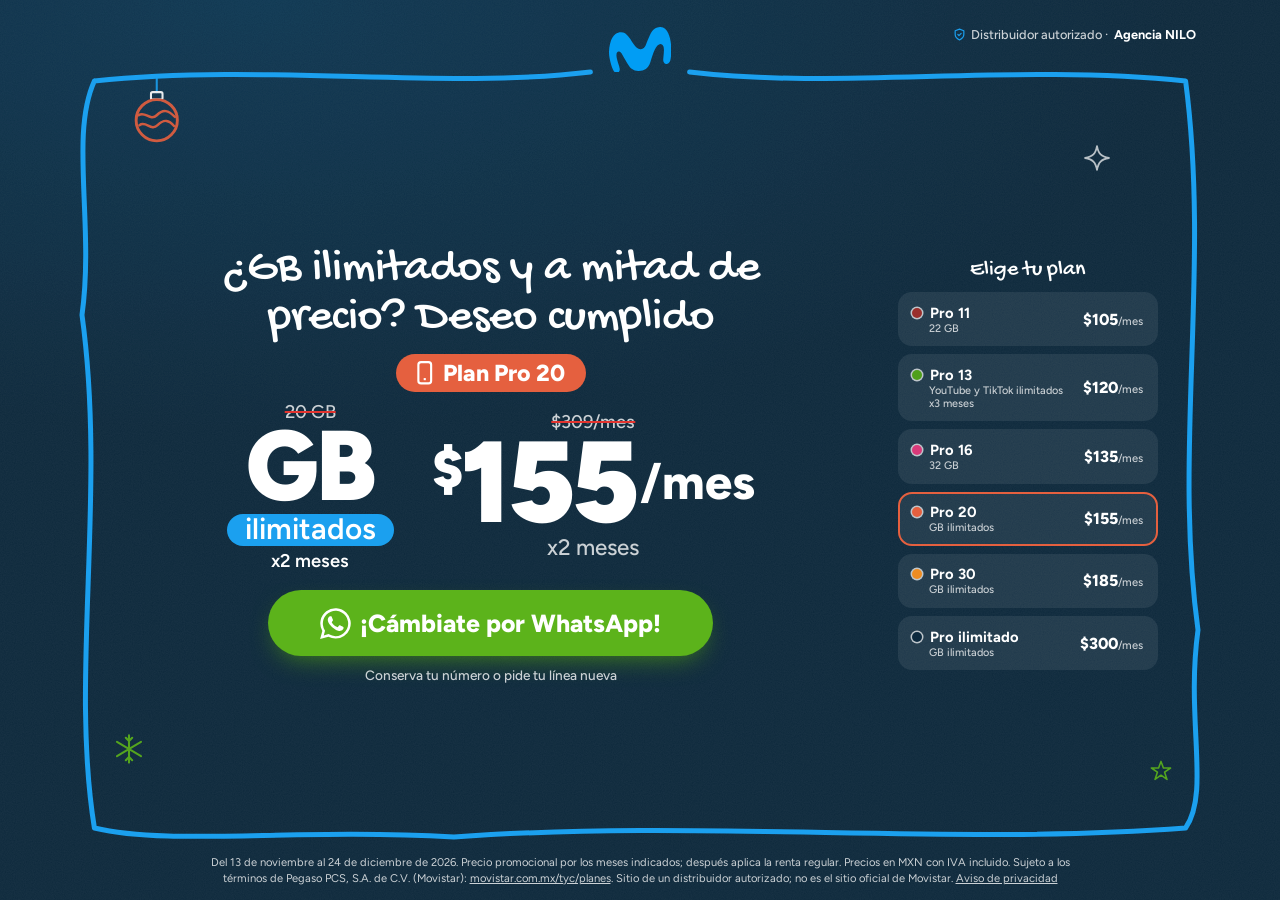
==== portabilidadmx/index.html @ 3a2d5901 "Agrega landing /portabilidadmx: campaña Navidad Pospago Movistar MX Landing de una sola pantalla (si" ====
<!DOCTYPE html>
<html lang="es-MX">
<head>
<meta charset="UTF-8">
<meta name="viewport" content="width=device-width, initial-scale=1, viewport-fit=cover">

<!-- Meta Pixel Code (registra PageView; el clic al WhatsApp lo marca app.js con 'Contact').
     Si cambias el ID, cámbialo también en el <noscript> del body y en assets/config.js. -->
<script>
!function(f,b,e,v,n,t,s)
{if(f.fbq)return;n=f.fbq=function(){n.callMethod?
n.callMethod.apply(n,arguments):n.queue.push(arguments)};
if(!f._fbq)f._fbq=n;n.push=n;n.loaded=!0;n.version='2.0';
n.queue=[];t=b.createElement(e);t.async=!0;
t.src=v;s=b.getElementsByTagName(e)[0];
s.parentNode.insertBefore(t,s)}(window, document,'script',
'https://connect.facebook.net/en_US/fbevents.js');
fbq('init', '1161631842870076');
fbq('track', 'PageView');
</script>
<!-- End Meta Pixel Code -->

<title>Cámbiate a Movistar | Planes Pro a mitad de precio — Distribuidor Autorizado</title>
<meta name="description" content="Navidad Movistar: Planes Pro a mitad de precio, GB ilimitados y YouTube Premium. Conserva tu número y contrata por chat con un distribuidor autorizado.">
<meta name="robots" content="index, follow">
<meta name="theme-color" content="#0f2a3d">
<link rel="canonical" href="https://somosnilo.com/portabilidadmx/">

<meta property="og:type" content="website">
<meta property="og:title" content="Cámbiate a Movistar — Planes Pro a mitad de precio">
<meta property="og:description" content="GB ilimitados desde $155/mes. Conserva tu número y contrata por chat.">
<meta property="og:url" content="https://somosnilo.com/portabilidadmx/">
<meta property="og:locale" content="es_MX">

<link rel="icon" href="assets/logo-M.svg" type="image/svg+xml">
<link rel="preconnect" href="https://fonts.googleapis.com">
<link rel="preconnect" href="https://fonts.gstatic.com" crossorigin>
<link rel="dns-prefetch" href="https://api.whatsapp.com">
<link href="https://fonts.googleapis.com/css2?family=Figtree:wght@400;500;700;800;900&family=Gochi+Hand&display=swap" rel="stylesheet">
<link rel="stylesheet" href="assets/campaign.css?v=5">

<!-- Google Ads / GA4: descomenta y pon tus IDs reales
<script async src="https://www.googletagmanager.com/gtag/js?id=AW-XXXXXXXXXX"></script>
<script>
  window.dataLayer = window.dataLayer || [];
  function gtag(){ dataLayer.push(arguments); }
  gtag('js', new Date());
  gtag('config','AW-XXXXXXXXXX'); gtag('config','G-XXXXXXXXXX');
</script>
-->
</head>
<body data-tema="dark">
<noscript><img height="1" width="1" style="display:none" alt=""
  src="https://www.facebook.com/tr?id=1161631842870076&amp;ev=PageView&amp;noscript=1"></noscript>

<div class="stage">
  <!-- Marco de listón azul de la campaña -->
  <svg class="frame" viewBox="0 0 100 100" preserveAspectRatio="none" aria-hidden="true">
    <path d="M6 9 C 20 7, 34 10, 46 8 M54 8 C 66 10, 80 7, 94 9 C 96 30, 93 50, 95 70 C 94 80, 96 88, 94 92 C 75 94, 55 91, 35 93 C 22 92, 12 94, 6 92 C 4 75, 7 55, 5 35 C 6 25, 4 15, 6 9"/>
  </svg>

  <!-- Toque navideño: nieve suave + garabatos al estilo de la campaña (decorativo) -->
  <div class="xmas" aria-hidden="true">
    <div class="snow">
      <i style="--x:4%;--d:11s;--t:-2s;--s:5px"></i><i style="--x:11%;--d:14s;--t:-9s;--s:3px"></i>
      <i style="--x:19%;--d:12s;--t:-5s;--s:4px"></i><i style="--x:27%;--d:16s;--t:-12s;--s:3px"></i>
      <i style="--x:34%;--d:13s;--t:-1s;--s:5px"></i><i style="--x:42%;--d:15s;--t:-7s;--s:3px"></i>
      <i style="--x:51%;--d:12s;--t:-10s;--s:4px"></i><i style="--x:58%;--d:17s;--t:-4s;--s:3px"></i>
      <i style="--x:66%;--d:13s;--t:-8s;--s:5px"></i><i style="--x:73%;--d:15s;--t:-3s;--s:3px"></i>
      <i style="--x:81%;--d:11s;--t:-6s;--s:4px"></i><i style="--x:88%;--d:16s;--t:-11s;--s:3px"></i>
      <i style="--x:95%;--d:14s;--t:-2s;--s:5px"></i>
    </div>

    <!-- Esfera colgando del listón -->
    <svg class="doodle doodle--ball" viewBox="0 0 60 90" fill="none" stroke-linecap="round" stroke-linejoin="round">
      <path d="M30 2 V22" stroke="var(--ribbon)" stroke-width="2.5"/>
      <rect x="23" y="22" width="14" height="9" rx="2" stroke="currentColor" stroke-width="2.5"/>
      <circle cx="30" cy="56" r="25" stroke="var(--plan)" stroke-width="3.5"/>
      <path d="M8 50 C 16 44, 22 58, 30 50 S 44 44, 52 52" stroke="var(--plan)" stroke-width="3"/>
      <path d="M9 62 C 17 56, 23 70, 31 62 S 45 56, 51 63" stroke="var(--plan)" stroke-width="3"/>
    </svg>

    <!-- Destello -->
    <svg class="doodle doodle--spark" viewBox="0 0 40 40" fill="none" stroke="currentColor" stroke-width="2.6" stroke-linejoin="round">
      <path d="M20 3 C 22 14, 26 18, 37 20 C 26 22, 22 26, 20 37 C 18 26, 14 22, 3 20 C 14 18, 18 14, 20 3 Z"/>
    </svg>

    <!-- Copo garabateado -->
    <svg class="doodle doodle--flake" viewBox="0 0 40 40" fill="none" stroke="var(--cta)" stroke-width="2.6" stroke-linecap="round">
      <path d="M20 3 V37 M5 11 L35 29 M5 29 L35 11"/>
      <path d="M16 6 L20 10 L24 6 M16 34 L20 30 L24 34"/>
    </svg>

    <!-- Estrella pequeña -->
    <svg class="doodle doodle--star" viewBox="0 0 40 40" fill="none" stroke="var(--cta)" stroke-width="2.6" stroke-linejoin="round">
      <path d="M20 4 L24 15 L36 15 L26 22 L30 34 L20 27 L10 34 L14 22 L4 15 L16 15 Z"/>
    </svg>
  </div>

  <header class="top">
    <img class="top__m" src="assets/logo-M.svg" alt="Movistar" width="52" height="38">
    <p class="top__dist">
      <svg viewBox="0 0 24 24" width="13" height="13" fill="none" stroke="currentColor" stroke-width="2.2" stroke-linecap="round" stroke-linejoin="round" aria-hidden="true"><path d="M12 22s8-4 8-10V5l-8-3-8 3v7c0 6 8 10 8 10z"/><path d="m9 12 2 2 4-4"/></svg>
      Distribuidor autorizado · <b data-cfg="companyName">Agencia NILO</b>
    </p>
  </header>

  <main class="main">
    <section class="offer" id="offer" aria-live="polite">
      <p class="offer__deseo" data-f="deseo">¿GB ilimitados y a mitad de precio? Deseo cumplido</p>
      <span class="offer__pill" data-f="pill">
        <svg viewBox="0 0 24 24" fill="none" stroke="currentColor" stroke-width="2" aria-hidden="true"><rect x="6" y="2" width="12" height="20" rx="2.5"/><path d="M11 18h2"/></svg>
        <span data-f="nombre">Plan Pro 20</span>
      </span>

      <div class="offer__nums">
        <div class="gb" data-f="gb">
          <s class="was" data-f="gbAntes">20 GB</s>
          <p class="gb__val" data-f="gbValor"><span>GB</span><em>ilimitados</em></p>
          <span class="gb__meses" data-f="gbMeses">x2 meses</span>
        </div>
        <div class="price">
          <s class="was" data-f="antes">$309/mes</s>
          <p class="price__big"><span class="price__cur">$</span><span data-f="precio">155</span><span class="price__per">/mes</span></p>
          <span class="price__meses" data-f="meses">x2 meses</span>
        </div>
      </div>

      <ul class="offer__extras" data-f="extras"></ul>

      <!-- href real para que funcione aunque JS falle y en navegadores in-app (Instagram/Facebook).
           app.js le agrega el mensaje con el plan elegido. -->
      <a class="cta" href="https://api.whatsapp.com/send?phone=528135472022" target="_blank" rel="noopener" data-open-chat data-cta="main">
        <svg viewBox="0 0 24 24" fill="currentColor" aria-hidden="true"><path d="M17.5 14.4c-.3-.1-1.8-.9-2-1s-.5-.1-.7.1-.8 1-.9 1.2-.3.2-.6.1a8.2 8.2 0 0 1-2.4-1.5 9 9 0 0 1-1.7-2.1c-.2-.3 0-.5.1-.6l.4-.5.3-.5a.6.6 0 0 0 0-.5l-.9-2.2c-.2-.6-.5-.5-.7-.5h-.6a1.1 1.1 0 0 0-.8.4 3.4 3.4 0 0 0-1 2.5 5.9 5.9 0 0 0 1.2 3.1 13.5 13.5 0 0 0 5.2 4.6c1.9.8 2.7.9 3.6.7a3.1 3.1 0 0 0 2-1.4 2.5 2.5 0 0 0 .2-1.4c-.1-.1-.3-.2-.6-.3zM12 21.8a9.8 9.8 0 0 1-5-1.4l-.4-.2-3.7 1 1-3.6-.2-.4A9.8 9.8 0 1 1 12 21.8zm8.4-18.2A11.8 11.8 0 0 0 1.8 17.8L.1 24l6.4-1.7a11.8 11.8 0 0 0 5.6 1.4A11.8 11.8 0 0 0 20.4 3.6z"/></svg>
        <span>¡Cámbiate por WhatsApp!</span>
      </a>
      <p class="offer__micro">Conserva tu número o pide tu línea nueva</p>
    </section>

    <nav class="picker" aria-label="Elige tu plan">
      <p class="picker__t">Elige tu plan</p>
      <div class="picker__list" id="picker" role="tablist"></div>
    </nav>
  </main>

  <footer class="legal">
    <p><span data-f="legal">Del 13 de noviembre al 24 de diciembre de 2026.</span>
      Precio promocional por los meses indicados; después aplica la renta regular. Precios en MXN con IVA incluido. Sujeto a los términos de Pegaso PCS, S.A. de C.V. (Movistar):
      <a href="https://www.movistar.com.mx/tyc/planes" target="_blank" rel="noopener">movistar.com.mx/tyc/planes</a>.
      Sitio de un distribuidor autorizado; no es el sitio oficial de Movistar.
      <a href="aviso-privacidad.html">Aviso de privacidad</a>
    </p>
  </footer>
</div>

<script src="assets/config.js?v=6"></script>
<script src="assets/app.js?v=6"></script>
</body>
</html>
---- portabilidadmx/assets/campaign.css ----
/* ============================================================
   Landing Movistar MX — Campaña Navidad Pospago 2026
   Una sola pantalla (sin scroll) optimizada para click-to-chat.
   Paleta tomada de las piezas de la campaña.
   ============================================================ */
:root{
  --paper:#ece6dd;
  --paper-2:#e2dbcf;
  --night:#0f2a3d;
  --night-2:#0a1f2e;
  --ink:#0d2a3f;          /* "azul secundario" de la oferta */
  --ribbon:#1ba0ef;       /* listón / M de Movistar */
  --cta:#5cb31b;
  --cta-700:#4a9613;
  --strike:#e3342f;
  --plan:#e5603f;         /* lo pisa app.js con el color del plan */

  --fg:var(--ink);
  --fg-soft:#3d5466;
  --bg:var(--paper);

  --hand:'Gochi Hand', 'Comic Sans MS', cursive;
  --font:'Telefonica', 'Figtree', -apple-system, 'Segoe UI', Helvetica, Arial, sans-serif;
}
body[data-tema="dark"]{
  --fg:#ffffff;
  --fg-soft:rgba(255,255,255,.78);
  --bg:var(--night);
}

*,*::before,*::after{ box-sizing:border-box; }
[hidden]{ display:none !important; }
html,body{ height:100%; margin:0; }
body{
  font-family:var(--font); color:var(--fg); background:var(--bg);
  -webkit-font-smoothing:antialiased; overflow:hidden;
  transition:background-color .35s, color .35s;
}
/* Textura de papel (ligera, sin imágenes) */
body::before{
  content:''; position:fixed; inset:0; pointer-events:none; opacity:.55;
  background:
    radial-gradient(120% 80% at 20% 10%, rgba(255,255,255,.35), transparent 60%),
    radial-gradient(90% 70% at 90% 100%, rgba(0,0,0,.06), transparent 60%),
    url("data:image/svg+xml,%3Csvg xmlns='http://www.w3.org/2000/svg' width='180' height='180'%3E%3Cfilter id='n'%3E%3CfeTurbulence type='fractalNoise' baseFrequency='.9' numOctaves='2' stitchTiles='stitch'/%3E%3CfeColorMatrix values='0 0 0 0 0 0 0 0 0 0 0 0 0 0 0 0 0 0 .09 0'/%3E%3C/filter%3E%3Crect width='100%25' height='100%25' filter='url(%23n)'/%3E%3C/svg%3E");
}
body[data-tema="dark"]::before{ opacity:.9; background:
    radial-gradient(120% 80% at 20% 0%, rgba(27,160,239,.14), transparent 60%),
    url("data:image/svg+xml,%3Csvg xmlns='http://www.w3.org/2000/svg' width='180' height='180'%3E%3Cfilter id='n'%3E%3CfeTurbulence type='fractalNoise' baseFrequency='.9' numOctaves='2' stitchTiles='stitch'/%3E%3CfeColorMatrix values='0 0 0 0 1 0 0 0 0 1 0 0 0 0 1 0 0 0 .05 0'/%3E%3C/filter%3E%3Crect width='100%25' height='100%25' filter='url(%23n)'/%3E%3C/svg%3E"); }

/* ── Escenario: exactamente una pantalla ── */
.stage{
  position:relative; height:100vh; height:100dvh;
  display:grid; grid-template-rows:auto 1fr auto;
  padding:clamp(14px,3vh,34px) clamp(18px,5vw,64px) calc(clamp(8px,1.6vh,16px) + env(safe-area-inset-bottom));
  max-width:1240px; margin-inline:auto;
}
.frame{
  position:absolute; inset:0; width:100%; height:100%; pointer-events:none; z-index:0;
}
.frame path{
  fill:none; stroke:var(--ribbon); stroke-width:5; stroke-linecap:round; stroke-linejoin:round;
  vector-effect:non-scaling-stroke;
}
.stage > *:not(.frame){ position:relative; z-index:1; }

/* ── Cabecera ── */
.top{ position:relative; display:flex; justify-content:center; }
.top__m{ height:clamp(26px,5vh,46px); width:auto; }
/* Sello de distribuidor: arriba a la derecha, fuera del eje del logo */
.top__dist{
  position:absolute; top:0; right:0; margin:0;
  display:inline-flex; align-items:center; gap:.35rem; text-align:right;
  font-size:clamp(.68rem,1.5vh,.8rem); color:var(--fg-soft); font-weight:500; line-height:1.2;
}
.top__dist svg{ color:var(--ribbon); }
.top__dist b{ font-weight:700; color:var(--fg); }

/* ── Cuerpo ── */
.main{
  min-height:0; display:grid; grid-template-columns:minmax(0,1fr) 260px;
  gap:clamp(1rem,3vw,2.6rem); align-items:center;
  padding-inline:clamp(0px,3vw,40px);
}

.offer{
  min-height:0; display:flex; flex-direction:column; align-items:center; text-align:center;
  gap:clamp(.25rem,1.2vh,.8rem);
}
.offer__deseo{
  margin:0; font-family:var(--hand); font-weight:400; line-height:1.05;
  font-size:clamp(1.5rem,min(5.2vh,4.4vw),3.1rem); max-width:22ch;
}
.offer__pill{
  display:inline-flex; align-items:center; gap:.35rem;
  background:var(--plan); color:#fff; font-weight:800;
  font-size:clamp(.95rem,2.6vh,1.45rem); padding:.22em .9em .22em .7em; border-radius:999px;
  transition:background-color .3s;
}
.offer__pill svg{ width:1.1em; height:1.1em; }

.offer__nums{
  display:flex; align-items:center; justify-content:center; flex-wrap:nowrap;
  gap:clamp(.8rem,3vw,2.4rem);
}
.was{
  display:block; font-size:clamp(.85rem,2.2vh,1.15rem); color:var(--fg-soft); font-weight:500;
  text-decoration-color:var(--strike); text-decoration-thickness:2px;
}
.gb{ display:flex; flex-direction:column; align-items:center; line-height:1; }
.gb__val{ margin:0; white-space:nowrap; font-weight:900; font-size:clamp(2.8rem,min(11vh,9vw),6.2rem); line-height:.9; letter-spacing:-.02em; }
.gb__val em{
  display:block; font-style:normal; font-weight:600; letter-spacing:0;
  font-size:.3em; background:var(--ribbon); color:#fff; border-radius:999px;
  padding:.08em .6em .12em; margin-top:.12em;
}
.gb__val .num{ display:inline; }
.gb__meses{
  margin-top:.3em; font-size:clamp(.85rem,2.2vh,1.15rem); font-weight:600;
}
body[data-tema="light"] .gb__meses{ background:var(--cta); color:#fff; border-radius:999px; padding:.05em .8em; }

.price{ display:flex; flex-direction:column; align-items:center; line-height:1; }
.price__big{
  margin:0; display:flex; align-items:flex-start; font-weight:900; color:var(--fg);
  font-size:clamp(3rem,min(13vh,10vw),7.2rem); line-height:.88; letter-spacing:-.03em;
}
.price__cur{ font-size:.5em; margin-top:.22em; margin-right:.03em; }
.price__per{ font-size:.42em; align-self:center; margin-left:.06em; letter-spacing:0; font-weight:800; }
.price__meses{ margin-top:.2em; font-size:clamp(.95rem,2.6vh,1.4rem); font-weight:500; color:var(--fg-soft); }

.offer__extras{
  list-style:none; margin:0; padding:0; display:flex; flex-wrap:wrap; justify-content:center;
  gap:.35rem .5rem; max-width:620px;
}
.offer__extras:empty{ display:none; }
.offer__extras li{
  font-size:clamp(.78rem,1.9vh,.95rem); font-weight:600;
  padding:.28em .8em; border-radius:999px;
  background:rgba(13,42,63,.08); color:var(--fg);
}
body[data-tema="dark"] .offer__extras li{ background:rgba(255,255,255,.12); }
.offer__extras li.is-esim{ background:var(--ribbon); color:#fff; }

/* ── CTA ── */
.cta{
  margin-top:clamp(.2rem,1vh,.6rem);
  display:inline-flex; align-items:center; justify-content:center; gap:.55rem;
  font:inherit; font-weight:800; font-size:clamp(1.1rem,3vh,1.55rem);
  color:#fff; background:var(--cta); border:0; border-radius:999px; cursor:pointer; text-decoration:none;
  padding:.7em 2.1em; min-width:min(100%,360px);
  box-shadow:0 10px 26px -10px rgba(76,150,19,.9);
  transition:background-color .18s, transform .12s;
  animation:nudge 3.2s ease-in-out 1.5s infinite;
}
.cta svg{ width:1.25em; height:1.25em; flex:none; }
.cta:hover{ background:var(--cta-700); }
.cta:active{ transform:scale(.97); }
.cta:focus-visible{ outline:3px solid var(--ribbon); outline-offset:3px; }
@keyframes nudge{ 0%,86%,100%{ transform:none; } 90%{ transform:scale(1.05); } 94%{ transform:scale(.98); } }
.offer__micro{ margin:0; font-size:clamp(.7rem,1.7vh,.85rem); color:var(--fg-soft); font-weight:500; }

/* ── Selector de plan ── */
.picker{ min-height:0; display:flex; flex-direction:column; gap:.45rem; }
.picker__t{ margin:0 0 .1rem; font-family:var(--hand); font-size:1.35rem; text-align:center; }
.picker__list{ display:flex; flex-direction:column; gap:clamp(.3rem,1vh,.5rem); }
.pk{
  --c:#999;
  display:flex; align-items:center; justify-content:space-between; gap:.6rem;
  font:inherit; text-align:left; cursor:pointer;
  border:2px solid transparent; border-radius:14px;
  background:rgba(255,255,255,.55); color:var(--ink);
  padding:clamp(.35rem,1.1vh,.6rem) .8rem;
  transition:border-color .18s, background-color .18s, transform .12s;
}
body[data-tema="dark"] .pk{ background:rgba(255,255,255,.08); color:#fff; }
.pk:hover{ border-color:var(--c); }
.pk[aria-selected="true"]{ border-color:var(--c); background:#fff; color:var(--ink); }
.pk__name{ display:flex; align-items:center; gap:.45rem; font-weight:700; font-size:.92rem; }
.pk__dot{ width:10px; height:10px; border-radius:50%; background:var(--c); flex:none; box-shadow:0 0 0 1.5px rgba(255,255,255,.7); }
.pk__price{ font-weight:800; font-size:1rem; white-space:nowrap; }
.pk__price small{ font-weight:500; font-size:.7em; opacity:.75; }
.pk__tag{ display:block; font-size:.68rem; font-weight:500; opacity:.75; margin-left:1.05rem; }

/* ── Legal ── */
.legal p{
  margin:0 auto; max-width:900px; text-align:center;
  font-size:clamp(.58rem,1.3vh,.7rem); line-height:1.35; color:var(--fg-soft);
}
.legal a{ color:inherit; }

/* ════════ Toque navideño (decorativo, detrás del contenido) ════════ */
.stage > .xmas{ position:absolute; inset:0; z-index:0; pointer-events:none; overflow:hidden; }
.snow i{
  position:absolute; top:-12px; left:var(--x); width:var(--s); height:var(--s); border-radius:50%;
  background:rgba(27,160,239,.30);
  animation:fall var(--d) linear var(--t) infinite;
}
body[data-tema="dark"] .snow i{ background:rgba(255,255,255,.55); }
@keyframes fall{
  0%  { transform:translate3d(0,0,0); }
  50% { transform:translate3d(14px,52vh,0); }
  100%{ transform:translate3d(-6px,104vh,0); }
}
.doodle{ position:absolute; color:var(--fg); opacity:.9; }
.doodle--ball { width:clamp(34px,5.5vh,50px); left:9%;  top:calc(8% + 2px); transform-origin:50% 0; animation:swing 4.5s ease-in-out infinite; }
.doodle--spark{ width:clamp(18px,3.4vh,28px); right:12%; top:16%; color:var(--fg-soft); animation:twinkle 3s ease-in-out infinite; }
.doodle--flake{ width:clamp(20px,3.8vh,32px); left:7.5%; bottom:15%; animation:spin-slow 14s linear infinite; }
.doodle--star { width:clamp(16px,3vh,24px);  right:7%; bottom:13%; animation:twinkle 3.6s ease-in-out .8s infinite; }
@keyframes swing{ 0%,100%{ transform:rotate(-5deg); } 50%{ transform:rotate(5deg); } }
@keyframes twinkle{ 0%,100%{ transform:scale(1); opacity:.9; } 50%{ transform:scale(.8); opacity:.5; } }
@keyframes spin-slow{ to{ transform:rotate(360deg); } }

@media (max-width:820px){
  .doodle{ opacity:.55; }
  .doodle--ball { display:none; }  /* en móvil chocaba con los beneficios */
  .doodle--spark{ right:auto; left:7%; top:auto; bottom:44%; width:18px; }
  .doodle--flake{ left:6%; bottom:20%; width:20px; }
  .doodle--star { right:6%; bottom:20%; width:16px; }
  .snow i:nth-child(even){ display:none; }
}
@media (prefers-reduced-motion:reduce){ .snow{ display:none; } }

/* ════════ Móvil / pantallas estrechas ════════ */
@media (max-width:820px){
  .stage{ padding-inline:16px; }
  .main{
    grid-template-columns:1fr; grid-template-rows:auto minmax(0,1fr);
    align-items:stretch; gap:clamp(.4rem,1.4vh,.9rem); padding-inline:4px;
  }
  .picker{ order:-1; }
  .picker__t{ display:none; }
  /* Fila horizontal deslizable: el scroll es del selector, no de la página */
  .picker__list{
    flex-direction:row; overflow-x:auto; scroll-snap-type:x mandatory;
    gap:.4rem; padding:.15rem .1rem .35rem; margin-inline:-4px;
    scrollbar-width:none;
  }
  .picker__list::-webkit-scrollbar{ display:none; }
  .pk{ flex:none; scroll-snap-align:start; flex-direction:column; align-items:flex-start; gap:.05rem; padding:.35rem .7rem; border-radius:12px; }
  .pk__name{ font-size:.8rem; }
  .pk__price{ font-size:.85rem; margin-left:1.05rem; }
  .pk__tag{ display:none; }

  .stage{ grid-template-columns:minmax(0,1fr); }
  /* En móvil el logo queda a la izquierda y el sello a la derecha, en la misma fila */
  .top{ justify-content:flex-start; align-items:center; min-height:clamp(26px,5vh,40px); }
  .top__dist{ top:50%; transform:translateY(-50%); font-size:.66rem; max-width:62%; flex-wrap:wrap; justify-content:flex-end; column-gap:.3rem; row-gap:0; }
  .main{ grid-template-columns:minmax(0,1fr); }
  .picker, .offer{ min-width:0; }
  .offer{ justify-content:center; }
  .offer__deseo{ font-size:clamp(1.35rem,min(4.4vh,6.6vw),2.2rem); }
  .offer__nums{ gap:.9rem; }
  .gb__val{ font-size:clamp(2rem,min(8.5vh,13vw),4.2rem); }
  .price__big{ font-size:clamp(2.6rem,min(10vh,17vw),5rem); }
  .cta{ width:100%; min-width:0; white-space:nowrap; padding-inline:1em; font-size:clamp(1.05rem,5.2vw,1.4rem); }
}
/* Pantallas muy bajas (iPhone SE, navegadores in-app con barras) */
@media (max-height:640px){
  .offer__micro{ display:none; }
}

@media (prefers-reduced-motion:reduce){
  *,*::before,*::after{ animation:none !important; transition:none !important; }
}
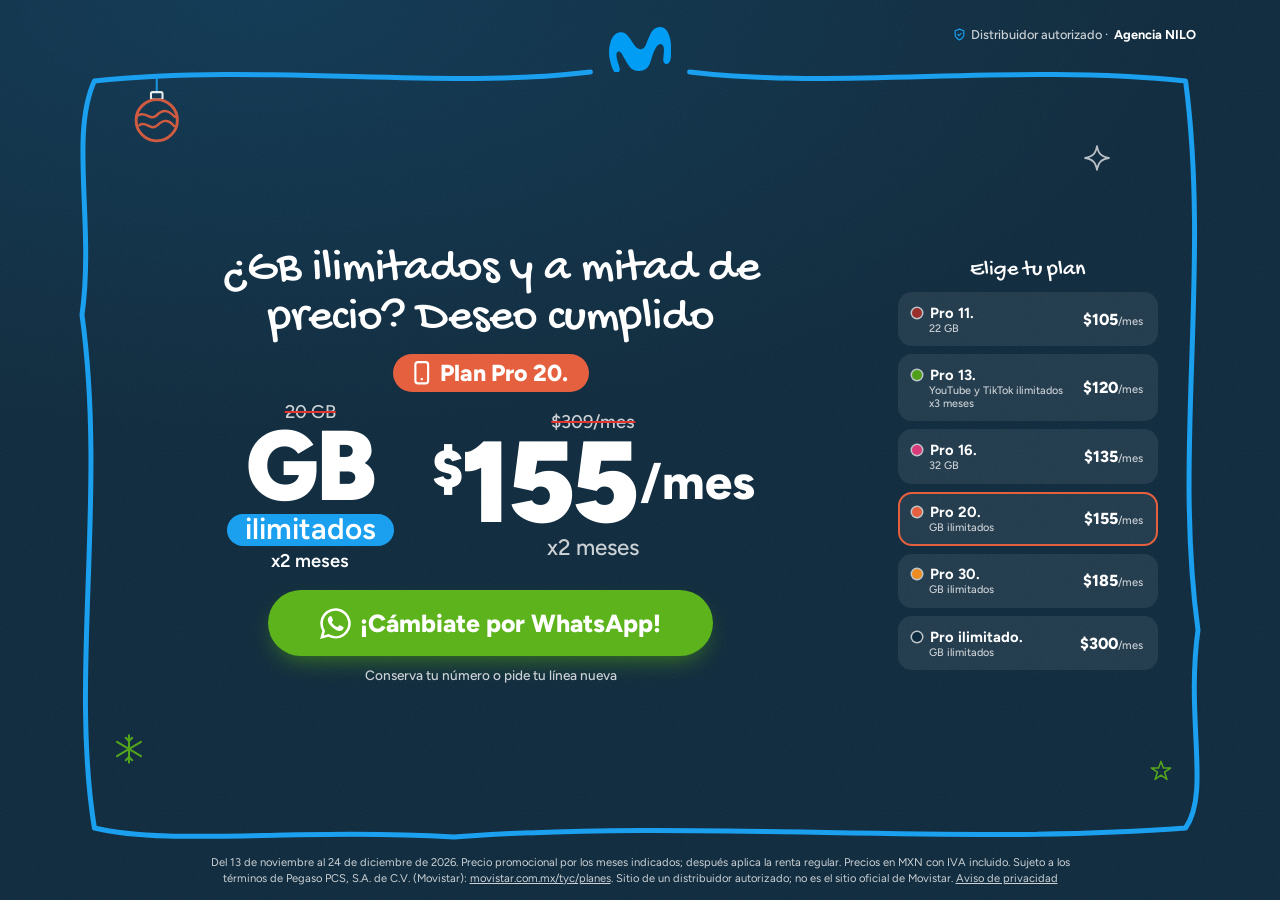
==== commit abce8476: "portabilidadmx: punto final en nombres de planes Co-Authored-By: Claude Opus 5.5 <noreply@anthropic." ====
--- a/portabilidadmx/index.html
+++ b/portabilidadmx/index.html
@@ -110,7 +110,7 @@
       <p class="offer__deseo" data-f="deseo">¿GB ilimitados y a mitad de precio? Deseo cumplido</p>
       <span class="offer__pill" data-f="pill">
         <svg viewBox="0 0 24 24" fill="none" stroke="currentColor" stroke-width="2" aria-hidden="true"><rect x="6" y="2" width="12" height="20" rx="2.5"/><path d="M11 18h2"/></svg>
-        <span data-f="nombre">Plan Pro 20</span>
+        <span data-f="nombre">Plan Pro 20.</span>
       </span>
 
       <div class="offer__nums">
@@ -128,9 +128,12 @@
 
       <ul class="offer__extras" data-f="extras"></ul>
 
-      <!-- href real para que funcione aunque JS falle y en navegadores in-app (Instagram/Facebook).
-           app.js le agrega el mensaje con el plan elegido. -->
-      <a class="cta" href="https://api.whatsapp.com/send?phone=528135472022" target="_blank" rel="noopener" data-open-chat data-cta="main">
+      <!-- Conversión de Meta: el onclick dispara 'Contact' (evento que optimiza la campaña).
+           Si agregas otro botón de WhatsApp, debe llevar el mismo onclick.
+           href real para que funcione aunque JS falle y en navegadores in-app (Instagram/Facebook);
+           app.js le agrega el mensaje con el plan elegido y envía además 'ClickWhatsApp' con el plan. -->
+      <a class="cta" href="https://api.whatsapp.com/send?phone=528135472022" target="_blank" rel="noopener"
+         onclick="fbq('track','Contact');" data-open-chat data-cta="main">
         <svg viewBox="0 0 24 24" fill="currentColor" aria-hidden="true"><path d="M17.5 14.4c-.3-.1-1.8-.9-2-1s-.5-.1-.7.1-.8 1-.9 1.2-.3.2-.6.1a8.2 8.2 0 0 1-2.4-1.5 9 9 0 0 1-1.7-2.1c-.2-.3 0-.5.1-.6l.4-.5.3-.5a.6.6 0 0 0 0-.5l-.9-2.2c-.2-.6-.5-.5-.7-.5h-.6a1.1 1.1 0 0 0-.8.4 3.4 3.4 0 0 0-1 2.5 5.9 5.9 0 0 0 1.2 3.1 13.5 13.5 0 0 0 5.2 4.6c1.9.8 2.7.9 3.6.7a3.1 3.1 0 0 0 2-1.4 2.5 2.5 0 0 0 .2-1.4c-.1-.1-.3-.2-.6-.3zM12 21.8a9.8 9.8 0 0 1-5-1.4l-.4-.2-3.7 1 1-3.6-.2-.4A9.8 9.8 0 1 1 12 21.8zm8.4-18.2A11.8 11.8 0 0 0 1.8 17.8L.1 24l6.4-1.7a11.8 11.8 0 0 0 5.6 1.4A11.8 11.8 0 0 0 20.4 3.6z"/></svg>
         <span>¡Cámbiate por WhatsApp!</span>
       </a>
@@ -154,6 +157,6 @@
 </div>
 
 <script src="assets/config.js?v=6"></script>
-<script src="assets/app.js?v=6"></script>
+<script src="assets/app.js?v=7"></script>
 </body>
 </html>
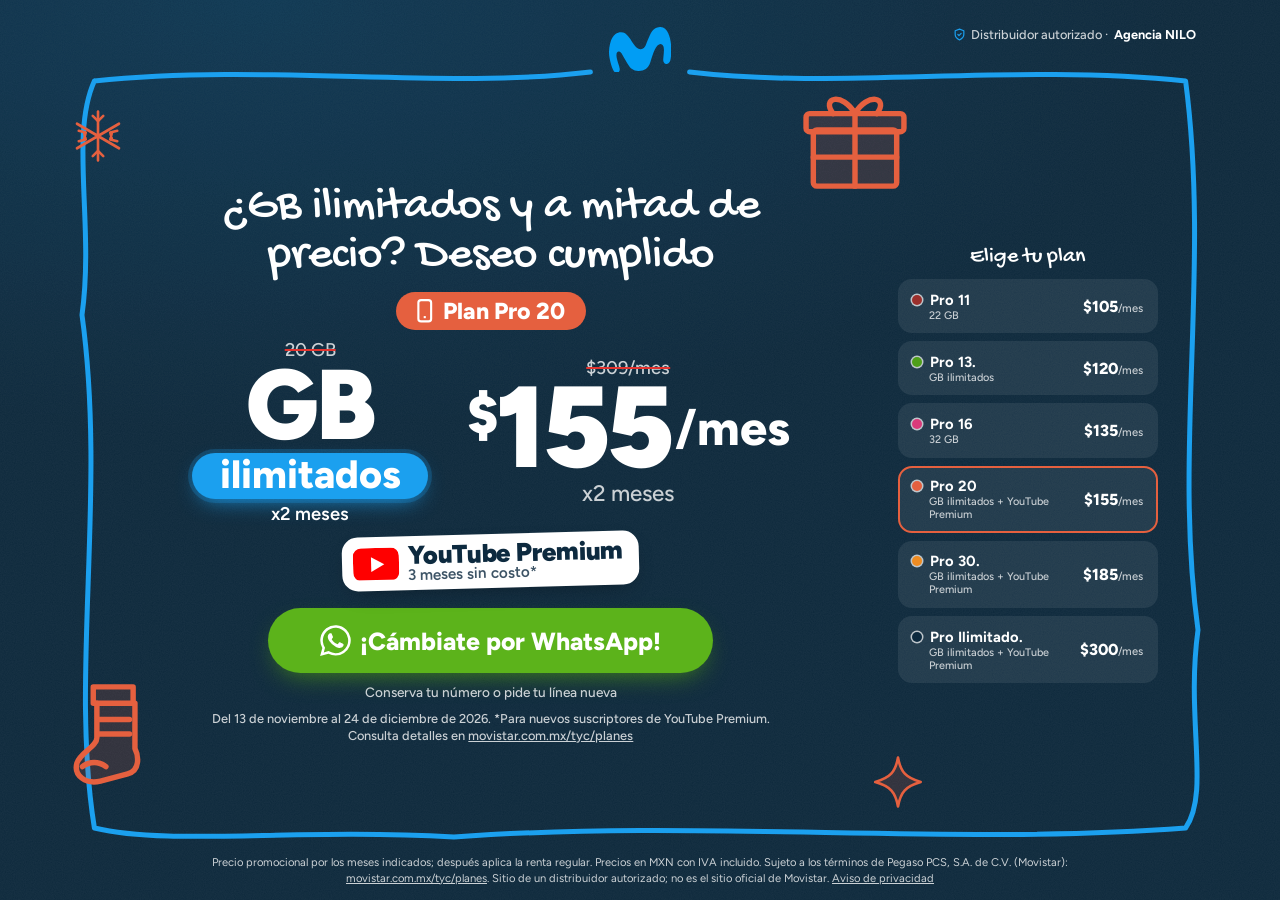
==== commit 4e43e8b9: "portabilidadmx: ajustes del cliente a la campaña Navidad Pospago - Nombres de planes tal cual los in" ====
--- a/portabilidadmx/index.html
+++ b/portabilidadmx/index.html
@@ -37,7 +37,7 @@
 <link rel="preconnect" href="https://fonts.gstatic.com" crossorigin>
 <link rel="dns-prefetch" href="https://api.whatsapp.com">
 <link href="https://fonts.googleapis.com/css2?family=Figtree:wght@400;500;700;800;900&family=Gochi+Hand&display=swap" rel="stylesheet">
-<link rel="stylesheet" href="assets/campaign.css?v=5">
+<link rel="stylesheet" href="assets/campaign.css?v=6">
 
 <!-- Google Ads / GA4: descomenta y pon tus IDs reales
 <script async src="https://www.googletagmanager.com/gtag/js?id=AW-XXXXXXXXXX"></script>
@@ -71,30 +71,8 @@
       <i style="--x:95%;--d:14s;--t:-2s;--s:5px"></i>
     </div>
 
-    <!-- Esfera colgando del listón -->
-    <svg class="doodle doodle--ball" viewBox="0 0 60 90" fill="none" stroke-linecap="round" stroke-linejoin="round">
-      <path d="M30 2 V22" stroke="var(--ribbon)" stroke-width="2.5"/>
-      <rect x="23" y="22" width="14" height="9" rx="2" stroke="currentColor" stroke-width="2.5"/>
-      <circle cx="30" cy="56" r="25" stroke="var(--plan)" stroke-width="3.5"/>
-      <path d="M8 50 C 16 44, 22 58, 30 50 S 44 44, 52 52" stroke="var(--plan)" stroke-width="3"/>
-      <path d="M9 62 C 17 56, 23 70, 31 62 S 45 56, 51 63" stroke="var(--plan)" stroke-width="3"/>
-    </svg>
-
-    <!-- Destello -->
-    <svg class="doodle doodle--spark" viewBox="0 0 40 40" fill="none" stroke="currentColor" stroke-width="2.6" stroke-linejoin="round">
-      <path d="M20 3 C 22 14, 26 18, 37 20 C 26 22, 22 26, 20 37 C 18 26, 14 22, 3 20 C 14 18, 18 14, 20 3 Z"/>
-    </svg>
-
-    <!-- Copo garabateado -->
-    <svg class="doodle doodle--flake" viewBox="0 0 40 40" fill="none" stroke="var(--cta)" stroke-width="2.6" stroke-linecap="round">
-      <path d="M20 3 V37 M5 11 L35 29 M5 29 L35 11"/>
-      <path d="M16 6 L20 10 L24 6 M16 34 L20 30 L24 34"/>
-    </svg>
-
-    <!-- Estrella pequeña -->
-    <svg class="doodle doodle--star" viewBox="0 0 40 40" fill="none" stroke="var(--cta)" stroke-width="2.6" stroke-linejoin="round">
-      <path d="M20 4 L24 15 L36 15 L26 22 L30 34 L20 27 L10 34 L14 22 L4 15 L16 15 Z"/>
-    </svg>
+    <!-- Adornos del plan elegido (bota, regalo, campana, árbol…); los pinta app.js -->
+    <div class="adornos" id="adornos"></div>
   </div>
 
   <header class="top">
@@ -110,7 +88,7 @@
       <p class="offer__deseo" data-f="deseo">¿GB ilimitados y a mitad de precio? Deseo cumplido</p>
       <span class="offer__pill" data-f="pill">
         <svg viewBox="0 0 24 24" fill="none" stroke="currentColor" stroke-width="2" aria-hidden="true"><rect x="6" y="2" width="12" height="20" rx="2.5"/><path d="M11 18h2"/></svg>
-        <span data-f="nombre">Plan Pro 20.</span>
+        <span data-f="nombre">Plan Pro 20</span>
       </span>
 
       <div class="offer__nums">
@@ -126,6 +104,12 @@
         </div>
       </div>
 
+      <!-- Sello destacado de YouTube (planes con YouTube Premium) -->
+      <div class="yt" data-f="video" hidden>
+        <svg class="yt__logo" viewBox="0 0 28 20" aria-hidden="true"><rect width="28" height="20" rx="5" fill="#ff0000"/><path d="M11 5.5v9l8-4.5z" fill="#fff"/></svg>
+        <span class="yt__txt"><b data-f="videoTitulo">YouTube Premium</b><span data-f="videoDetalle">3 meses sin costo*</span></span>
+      </div>
+
       <ul class="offer__extras" data-f="extras"></ul>
 
       <!-- Conversión de Meta: el onclick dispara 'Contact' (evento que optimiza la campaña).
@@ -138,6 +122,9 @@
         <span>¡Cámbiate por WhatsApp!</span>
       </a>
       <p class="offer__micro">Conserva tu número o pide tu línea nueva</p>
+      <!-- Legal propio del plan elegido: siempre a la vista -->
+      <p class="offer__legal"><span data-f="legal">Del 13 de noviembre al 24 de diciembre de 2026. *Para nuevos suscriptores de YouTube Premium.</span>
+        Consulta detalles en <a href="https://www.movistar.com.mx/tyc/planes" target="_blank" rel="noopener">movistar.com.mx/tyc/planes</a></p>
     </section>
 
     <nav class="picker" aria-label="Elige tu plan">
@@ -147,8 +134,7 @@
   </main>
 
   <footer class="legal">
-    <p><span data-f="legal">Del 13 de noviembre al 24 de diciembre de 2026.</span>
-      Precio promocional por los meses indicados; después aplica la renta regular. Precios en MXN con IVA incluido. Sujeto a los términos de Pegaso PCS, S.A. de C.V. (Movistar):
+    <p>Precio promocional por los meses indicados; después aplica la renta regular. Precios en MXN con IVA incluido. Sujeto a los términos de Pegaso PCS, S.A. de C.V. (Movistar):
       <a href="https://www.movistar.com.mx/tyc/planes" target="_blank" rel="noopener">movistar.com.mx/tyc/planes</a>.
       Sitio de un distribuidor autorizado; no es el sitio oficial de Movistar.
       <a href="aviso-privacidad.html">Aviso de privacidad</a>
@@ -156,7 +142,7 @@
   </footer>
 </div>
 
-<script src="assets/config.js?v=6"></script>
-<script src="assets/app.js?v=7"></script>
+<script src="assets/config.js?v=7"></script>
+<script src="assets/app.js?v=8"></script>
 </body>
 </html>
--- a/portabilidadmx/assets/campaign.css
+++ b/portabilidadmx/assets/campaign.css
@@ -142,6 +142,30 @@
 body[data-tema="dark"] .offer__extras li{ background:rgba(255,255,255,.12); }
 .offer__extras li.is-esim{ background:var(--ribbon); color:#fff; }
 
+/* ── GB ilimitados destacado ── */
+.gb.is-ilim .gb__val em{
+  font-size:.4em; font-weight:800; padding:.1em .7em .16em;
+  box-shadow:0 0 0 4px rgba(27,160,239,.22), 0 8px 22px -8px rgba(27,160,239,.9);
+  animation:glow 2.6s ease-in-out infinite;
+}
+body[data-tema="light"] .gb.is-ilim .gb__meses{ font-weight:800; }
+@keyframes glow{ 0%,100%{ box-shadow:0 0 0 4px rgba(27,160,239,.22), 0 8px 22px -8px rgba(27,160,239,.9); }
+                 50%   { box-shadow:0 0 0 8px rgba(27,160,239,.10), 0 8px 26px -6px rgba(27,160,239,1); } }
+
+/* ── Sello YouTube destacado ── */
+.yt{
+  display:inline-flex; align-items:center; gap:.55rem;
+  padding:.35em 1em .35em .7em; border-radius:16px;
+  background:#fff; color:#0d2a3f;
+  box-shadow:0 8px 24px -12px rgba(0,0,0,.45);
+  transform:rotate(-1.5deg);
+}
+body[data-tema="light"] .yt{ box-shadow:0 0 0 2px rgba(13,42,63,.08), 0 8px 24px -12px rgba(0,0,0,.35); }
+.yt__logo{ width:clamp(32px,5.4vh,46px); height:auto; flex:none; }
+.yt__txt{ display:flex; flex-direction:column; align-items:flex-start; line-height:1.05; text-align:left; }
+.yt__txt b{ font-weight:900; font-size:clamp(1.05rem,3.2vh,1.6rem); letter-spacing:-.01em; }
+.yt__txt span{ font-weight:600; font-size:clamp(.72rem,1.9vh,.95rem); color:#3d5466; }
+
 /* ── CTA ── */
 .cta{
   margin-top:clamp(.2rem,1vh,.6rem);
@@ -159,6 +183,12 @@
 .cta:focus-visible{ outline:3px solid var(--ribbon); outline-offset:3px; }
 @keyframes nudge{ 0%,86%,100%{ transform:none; } 90%{ transform:scale(1.05); } 94%{ transform:scale(.98); } }
 .offer__micro{ margin:0; font-size:clamp(.7rem,1.7vh,.85rem); color:var(--fg-soft); font-weight:500; }
+/* Legal propio del plan: siempre visible junto a la oferta */
+.offer__legal{
+  margin:0; max-width:560px; font-size:clamp(.66rem,1.55vh,.8rem); line-height:1.3;
+  color:var(--fg-soft); font-weight:500;
+}
+.offer__legal a{ color:inherit; text-decoration:underline; }
 
 /* ── Selector de plan ── */
 .picker{ min-height:0; display:flex; flex-direction:column; gap:.45rem; }
@@ -202,21 +232,27 @@
   50% { transform:translate3d(14px,52vh,0); }
   100%{ transform:translate3d(-6px,104vh,0); }
 }
-.doodle{ position:absolute; color:var(--fg); opacity:.9; }
-.doodle--ball { width:clamp(34px,5.5vh,50px); left:9%;  top:calc(8% + 2px); transform-origin:50% 0; animation:swing 4.5s ease-in-out infinite; }
-.doodle--spark{ width:clamp(18px,3.4vh,28px); right:12%; top:16%; color:var(--fg-soft); animation:twinkle 3s ease-in-out infinite; }
-.doodle--flake{ width:clamp(20px,3.8vh,32px); left:7.5%; bottom:15%; animation:spin-slow 14s linear infinite; }
-.doodle--star { width:clamp(16px,3vh,24px);  right:7%; bottom:13%; animation:twinkle 3.6s ease-in-out .8s infinite; }
-@keyframes swing{ 0%,100%{ transform:rotate(-5deg); } 50%{ transform:rotate(5deg); } }
-@keyframes twinkle{ 0%,100%{ transform:scale(1); opacity:.9; } 50%{ transform:scale(.8); opacity:.5; } }
-@keyframes spin-slow{ to{ transform:rotate(360deg); } }
+.adorno{
+  position:absolute; width:clamp(56px,13vh,116px); height:auto;
+  color:var(--plan); opacity:.95; transition:color .3s;
+  animation:sway 5s ease-in-out infinite;
+}
+.adorno--tl{ left:4%;  top:12%; }
+.adorno--tr{ right:calc(260px + 7%); top:9%; animation-delay:-1.2s; }
+.adorno--bl{ left:3%;  bottom:12%; animation-delay:-2.4s; }
+.adorno--br{ right:calc(260px + 6%); bottom:10%; animation-delay:-3.6s; }
+.adorno--destello, .adorno--copo{ width:clamp(30px,6.5vh,56px); }
+.adorno--esfera, .adorno--campana{ transform-origin:50% 0; animation-name:swing; }
+body[data-tema="dark"] .adorno{ opacity:1; }
+@keyframes sway{ 0%,100%{ transform:rotate(-4deg); } 50%{ transform:rotate(4deg); } }
+@keyframes swing{ 0%,100%{ transform:rotate(-6deg); } 50%{ transform:rotate(6deg); } }
 
 @media (max-width:820px){
-  .doodle{ opacity:.55; }
-  .doodle--ball { display:none; }  /* en móvil chocaba con los beneficios */
-  .doodle--spark{ right:auto; left:7%; top:auto; bottom:44%; width:18px; }
-  .doodle--flake{ left:6%; bottom:20%; width:20px; }
-  .doodle--star { right:6%; bottom:20%; width:16px; }
+  .adorno{ width:clamp(34px,7vh,52px); opacity:.6; }
+  .adorno--tl, .adorno--tr{ display:none; }   /* arriba va el selector de planes */
+  .adorno--bl{ left:2%; bottom:15%; }
+  .adorno--br{ right:2%; bottom:15%; }
+  .adorno--destello, .adorno--copo{ width:24px; }
   .snow i:nth-child(even){ display:none; }
 }
 @media (prefers-reduced-motion:reduce){ .snow{ display:none; } }
@@ -259,6 +295,10 @@
 @media (max-height:640px){
   .offer__micro{ display:none; }
 }
+/* Móvil bajo: los adornos quedan detrás del legal; se atenúan para no restarle lectura */
+@media (max-width:820px) and (max-height:700px){
+  .adorno{ opacity:.3; }
+}
 
 @media (prefers-reduced-motion:reduce){
   *,*::before,*::after{ animation:none !important; transition:none !important; }
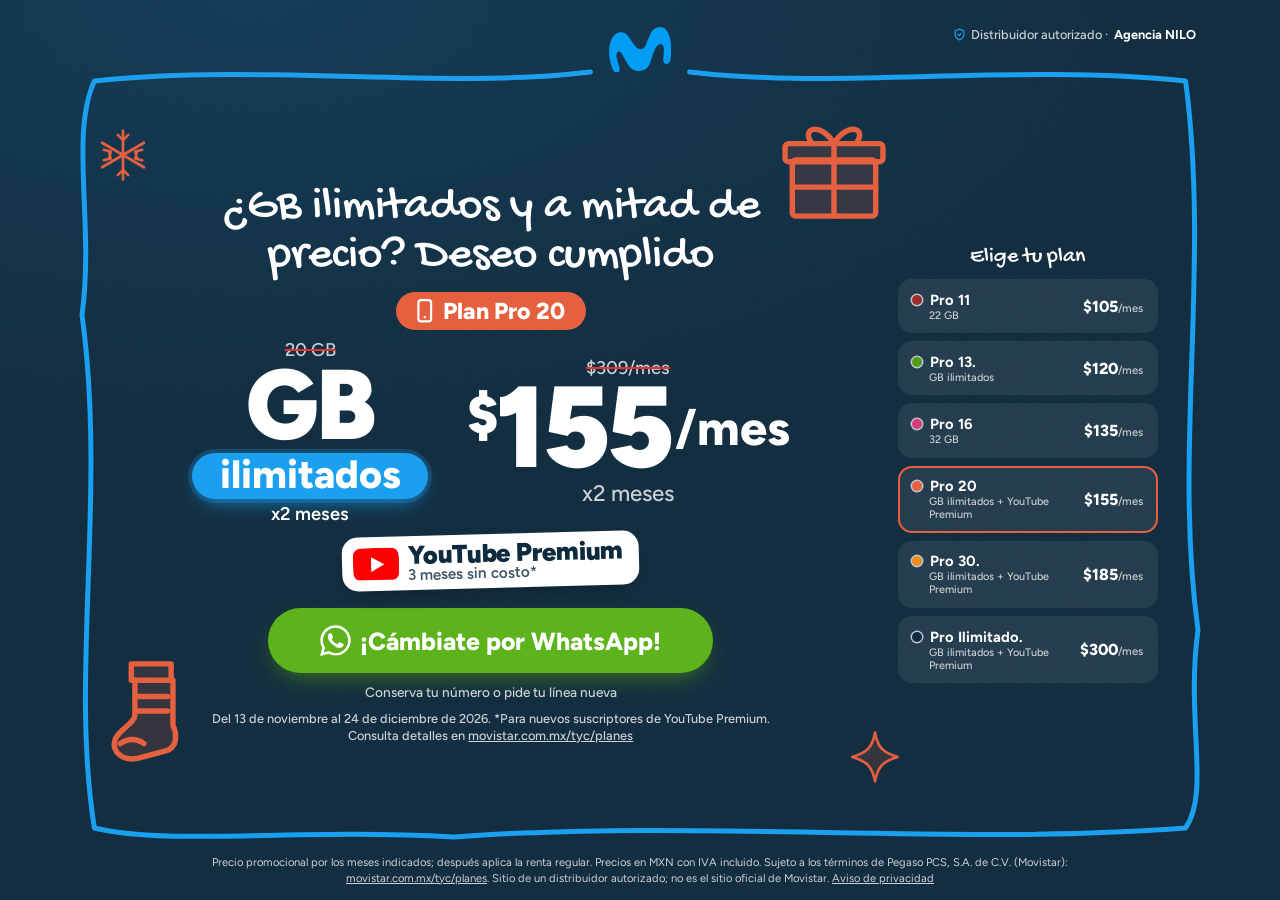
==== commit 8552c6a4: "portabilidadmx: layout móvil con planes y legal visibles - En móvil la página fluye en vez de forzar" ====
--- a/portabilidadmx/index.html
+++ b/portabilidadmx/index.html
@@ -37,7 +37,7 @@
 <link rel="preconnect" href="https://fonts.gstatic.com" crossorigin>
 <link rel="dns-prefetch" href="https://api.whatsapp.com">
 <link href="https://fonts.googleapis.com/css2?family=Figtree:wght@400;500;700;800;900&family=Gochi+Hand&display=swap" rel="stylesheet">
-<link rel="stylesheet" href="assets/campaign.css?v=6">
+<link rel="stylesheet" href="assets/campaign.css?v=7">
 
 <!-- Google Ads / GA4: descomenta y pon tus IDs reales
 <script async src="https://www.googletagmanager.com/gtag/js?id=AW-XXXXXXXXXX"></script>
@@ -71,8 +71,6 @@
       <i style="--x:95%;--d:14s;--t:-2s;--s:5px"></i>
     </div>
 
-    <!-- Adornos del plan elegido (bota, regalo, campana, árbol…); los pinta app.js -->
-    <div class="adornos" id="adornos"></div>
   </div>
 
   <header class="top">
@@ -84,6 +82,8 @@
   </header>
 
   <main class="main">
+    <!-- Adornos del plan elegido (bota, regalo, campana, árbol…); los pinta app.js -->
+    <div class="adornos" id="adornos" aria-hidden="true"></div>
     <section class="offer" id="offer" aria-live="polite">
       <p class="offer__deseo" data-f="deseo">¿GB ilimitados y a mitad de precio? Deseo cumplido</p>
       <span class="offer__pill" data-f="pill">
@@ -143,6 +143,6 @@
 </div>
 
 <script src="assets/config.js?v=7"></script>
-<script src="assets/app.js?v=8"></script>
+<script src="assets/app.js?v=9"></script>
 </body>
 </html>
--- a/portabilidadmx/assets/campaign.css
+++ b/portabilidadmx/assets/campaign.css
@@ -232,72 +232,103 @@
   50% { transform:translate3d(14px,52vh,0); }
   100%{ transform:translate3d(-6px,104vh,0); }
 }
+/* Adornos: dentro de .main, detrás de la oferta y el selector */
+.adornos{ position:absolute; inset:0; pointer-events:none; z-index:0; }
+.main > .offer, .main > .picker{ position:relative; z-index:1; }
 .adorno{
   position:absolute; width:clamp(56px,13vh,116px); height:auto;
   color:var(--plan); opacity:.95; transition:color .3s;
   animation:sway 5s ease-in-out infinite;
 }
-.adorno--tl{ left:4%;  top:12%; }
-.adorno--tr{ right:calc(260px + 7%); top:9%; animation-delay:-1.2s; }
-.adorno--bl{ left:3%;  bottom:12%; animation-delay:-2.4s; }
-.adorno--br{ right:calc(260px + 6%); bottom:10%; animation-delay:-3.6s; }
+.adorno--tl{ left:1%;  top:7%; }
+.adorno--tr{ right:calc(260px + 4%); top:5%; animation-delay:-1.2s; }
+.adorno--bl{ left:1%;  bottom:11%; animation-delay:-2.4s; }
+.adorno--br{ right:calc(260px + 3%); bottom:9%; animation-delay:-3.6s; }
 .adorno--destello, .adorno--copo{ width:clamp(30px,6.5vh,56px); }
 .adorno--esfera, .adorno--campana{ transform-origin:50% 0; animation-name:swing; }
 body[data-tema="dark"] .adorno{ opacity:1; }
 @keyframes sway{ 0%,100%{ transform:rotate(-4deg); } 50%{ transform:rotate(4deg); } }
 @keyframes swing{ 0%,100%{ transform:rotate(-6deg); } 50%{ transform:rotate(6deg); } }
-
+@media (prefers-reduced-motion:reduce){ .snow{ display:none; } }
+
+/* ════════ Móvil / pantallas estrechas ════════
+   En móvil la página fluye (puede hacer scroll en pantallas bajas) en vez de
+   forzar una sola pantalla: así nada se encima ni se corta.
+   Escala de espacios: 4 · 8 · 12 · 16 · 24 px. */
 @media (max-width:820px){
-  .adorno{ width:clamp(34px,7vh,52px); opacity:.6; }
-  .adorno--tl, .adorno--tr{ display:none; }   /* arriba va el selector de planes */
-  .adorno--bl{ left:2%; bottom:15%; }
-  .adorno--br{ right:2%; bottom:15%; }
-  .adorno--destello, .adorno--copo{ width:24px; }
+  body{ overflow-x:hidden; overflow-y:auto; }
+  .stage{
+    height:auto; min-height:100vh; min-height:100dvh;
+    grid-template-columns:minmax(0,1fr); grid-template-rows:auto 1fr auto; row-gap:12px;
+    padding:8px 16px calc(12px + env(safe-area-inset-bottom));
+  }
+  /* El marco a mano no escala bien en vertical: en móvil el marco es el borde de la tarjeta */
+  .frame{ display:none; }
+
+  /* Cabecera: logo a la izquierda, sello de distribuidor a la derecha */
+  .top{ justify-content:flex-start; align-items:center; min-height:36px; }
+  .top__m{ height:30px; }
+  .top__dist{
+    top:50%; transform:translateY(-50%); font-size:.6875rem; max-width:64%;
+    flex-wrap:wrap; justify-content:flex-end; column-gap:4px; row-gap:0;
+  }
+
+  /* Tarjeta con el marco azul de la campaña */
+  .main{
+    position:relative; grid-template-columns:minmax(0,1fr); grid-template-rows:auto 1fr;
+    align-items:stretch; gap:16px; padding:12px 12px 24px;
+    border:3px solid var(--ribbon); border-radius:24px;
+  }
+  .picker, .offer{ min-width:0; }
+
+  /* Selector: título visible y fila deslizable que no toca el borde */
+  .picker{ order:-1; gap:8px; }
+  .picker__t{ display:block; margin:0 0 0 4px; font-size:1.1rem; text-align:left; line-height:1; }
+  .picker__list{
+    flex-direction:row; overflow-x:auto; scroll-snap-type:x proximity;
+    gap:8px; margin-inline:-12px; padding:2px 12px 4px; scroll-padding-inline:12px;
+    scrollbar-width:none;
+    /* Desvanecido en los bordes: indica que hay más planes al deslizar */
+    -webkit-mask-image:linear-gradient(90deg, transparent 0, #000 12px, #000 calc(100% - 28px), transparent 100%);
+            mask-image:linear-gradient(90deg, transparent 0, #000 12px, #000 calc(100% - 28px), transparent 100%);
+  }
+  .picker__list::-webkit-scrollbar{ display:none; }
+  .pk{
+    flex:none; scroll-snap-align:start; flex-direction:column; align-items:flex-start;
+    gap:2px; min-height:48px; padding:8px 12px; border-radius:12px;
+  }
+  .pk__name{ font-size:.8125rem; }
+  .pk__price{ font-size:.875rem; margin-left:1.05rem; }
+  .pk__tag{ display:none; }
+
+  /* Oferta: centrada en el espacio que queda, con separación pareja */
+  .offer{ justify-content:center; gap:12px; }
+  .offer__deseo{ font-size:clamp(1.35rem,6.6vw,2rem); }
+  .offer__nums{ gap:16px; }
+  .gb__val{ font-size:clamp(2.4rem,13vw,4rem); }
+  .price__big{ font-size:clamp(2.8rem,16vw,4.6rem); }
+  .cta{
+    width:100%; min-width:0; min-height:52px; white-space:nowrap;
+    padding:.6em 1em; font-size:clamp(1.05rem,5.2vw,1.35rem); margin-top:4px;
+  }
+  .offer__micro{ font-size:.8125rem; }
+  .offer__legal{ font-size:.75rem; line-height:1.45; padding-inline:8px; }
+
+  /* Legal general: fuera de la tarjeta, legible */
+  .legal{ padding:8px 8px 0; }
+  .legal p{ font-size:.6875rem; line-height:1.5; }
+
+  /* Adornos: dos "stickers" colgando de las esquinas inferiores del marco */
+  .adorno{ width:44px; opacity:1; }
+  .adorno--tl, .adorno--tr{ display:none; }
+  .adorno--bl{ left:-12px; bottom:-22px; }
+  .adorno--br{ right:-12px; bottom:-22px; left:auto; }
+  .adorno--destello, .adorno--copo{ width:28px; bottom:-14px; }
   .snow i:nth-child(even){ display:none; }
 }
-@media (prefers-reduced-motion:reduce){ .snow{ display:none; } }
-
-/* ════════ Móvil / pantallas estrechas ════════ */
-@media (max-width:820px){
-  .stage{ padding-inline:16px; }
-  .main{
-    grid-template-columns:1fr; grid-template-rows:auto minmax(0,1fr);
-    align-items:stretch; gap:clamp(.4rem,1.4vh,.9rem); padding-inline:4px;
-  }
-  .picker{ order:-1; }
-  .picker__t{ display:none; }
-  /* Fila horizontal deslizable: el scroll es del selector, no de la página */
-  .picker__list{
-    flex-direction:row; overflow-x:auto; scroll-snap-type:x mandatory;
-    gap:.4rem; padding:.15rem .1rem .35rem; margin-inline:-4px;
-    scrollbar-width:none;
-  }
-  .picker__list::-webkit-scrollbar{ display:none; }
-  .pk{ flex:none; scroll-snap-align:start; flex-direction:column; align-items:flex-start; gap:.05rem; padding:.35rem .7rem; border-radius:12px; }
-  .pk__name{ font-size:.8rem; }
-  .pk__price{ font-size:.85rem; margin-left:1.05rem; }
-  .pk__tag{ display:none; }
-
-  .stage{ grid-template-columns:minmax(0,1fr); }
-  /* En móvil el logo queda a la izquierda y el sello a la derecha, en la misma fila */
-  .top{ justify-content:flex-start; align-items:center; min-height:clamp(26px,5vh,40px); }
-  .top__dist{ top:50%; transform:translateY(-50%); font-size:.66rem; max-width:62%; flex-wrap:wrap; justify-content:flex-end; column-gap:.3rem; row-gap:0; }
-  .main{ grid-template-columns:minmax(0,1fr); }
-  .picker, .offer{ min-width:0; }
-  .offer{ justify-content:center; }
-  .offer__deseo{ font-size:clamp(1.35rem,min(4.4vh,6.6vw),2.2rem); }
-  .offer__nums{ gap:.9rem; }
-  .gb__val{ font-size:clamp(2rem,min(8.5vh,13vw),4.2rem); }
-  .price__big{ font-size:clamp(2.6rem,min(10vh,17vw),5rem); }
-  .cta{ width:100%; min-width:0; white-space:nowrap; padding-inline:1em; font-size:clamp(1.05rem,5.2vw,1.4rem); }
-}
-/* Pantallas muy bajas (iPhone SE, navegadores in-app con barras) */
-@media (max-height:640px){
+/* Pantallas bajas en escritorio: oculta la línea secundaria */
+@media (min-width:821px) and (max-height:640px){
   .offer__micro{ display:none; }
-}
-/* Móvil bajo: los adornos quedan detrás del legal; se atenúan para no restarle lectura */
-@media (max-width:820px) and (max-height:700px){
-  .adorno{ opacity:.3; }
 }
 
 @media (prefers-reduced-motion:reduce){
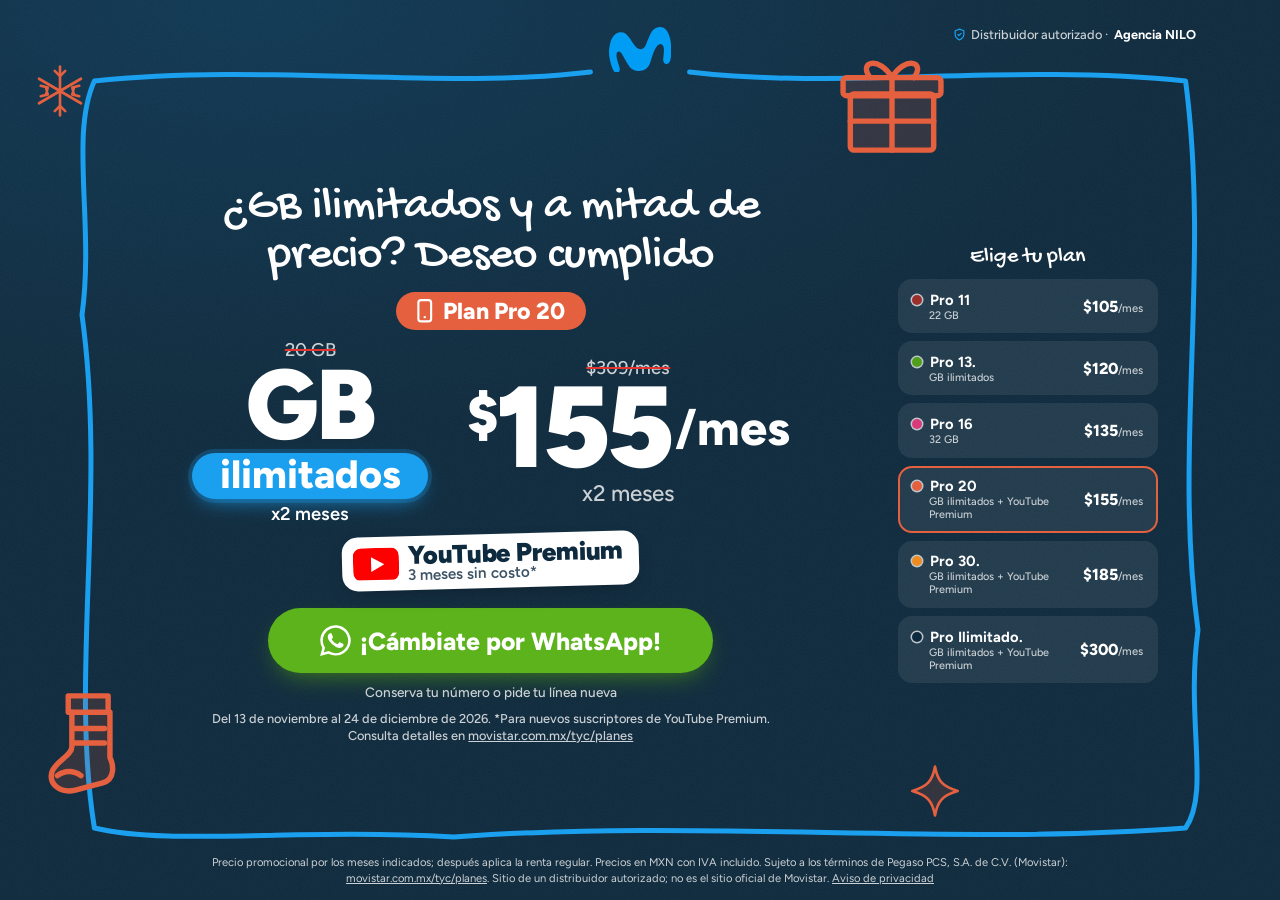
==== commit 51314d97: "portabilidadmx: instala Google Tag Manager - Snippet oficial de GTM (GTM-N6ZK227L) en <head> y noscr" ====
--- a/portabilidadmx/index.html
+++ b/portabilidadmx/index.html
@@ -3,6 +3,15 @@
 <head>
 <meta charset="UTF-8">
 <meta name="viewport" content="width=device-width, initial-scale=1, viewport-fit=cover">
+
+<!-- Google Tag Manager (GTM-N6ZK227L). Va lo más arriba posible del <head>.
+     El evento 'gtm.js' es el que dispara los activadores "All Pages" del contenedor. -->
+<script>(function(w,d,s,l,i){w[l]=w[l]||[];w[l].push({'gtm.start':
+new Date().getTime(),event:'gtm.js'});var f=d.getElementsByTagName(s)[0],
+j=d.createElement(s),dl=l!='dataLayer'?'&l='+l:'';j.async=true;j.src=
+'https://www.googletagmanager.com/gtm.js?id='+i+dl;f.parentNode.insertBefore(j,f);
+})(window,document,'script','dataLayer','GTM-N6ZK227L');</script>
+<!-- End Google Tag Manager -->
 
 <!-- Meta Pixel Code (registra PageView; el clic al WhatsApp lo marca app.js con 'Contact').
      Si cambias el ID, cámbialo también en el <noscript> del body y en assets/config.js. -->
@@ -37,7 +46,7 @@
 <link rel="preconnect" href="https://fonts.gstatic.com" crossorigin>
 <link rel="dns-prefetch" href="https://api.whatsapp.com">
 <link href="https://fonts.googleapis.com/css2?family=Figtree:wght@400;500;700;800;900&family=Gochi+Hand&display=swap" rel="stylesheet">
-<link rel="stylesheet" href="assets/campaign.css?v=7">
+<link rel="stylesheet" href="assets/campaign.css?v=6">
 
 <!-- Google Ads / GA4: descomenta y pon tus IDs reales
 <script async src="https://www.googletagmanager.com/gtag/js?id=AW-XXXXXXXXXX"></script>
@@ -50,6 +59,10 @@
 -->
 </head>
 <body data-tema="dark">
+<!-- Google Tag Manager (noscript) -->
+<noscript><iframe src="https://www.googletagmanager.com/ns.html?id=GTM-N6ZK227L"
+height="0" width="0" style="display:none;visibility:hidden"></iframe></noscript>
+<!-- End Google Tag Manager (noscript) -->
 <noscript><img height="1" width="1" style="display:none" alt=""
   src="https://www.facebook.com/tr?id=1161631842870076&amp;ev=PageView&amp;noscript=1"></noscript>
 
@@ -71,6 +84,8 @@
       <i style="--x:95%;--d:14s;--t:-2s;--s:5px"></i>
     </div>
 
+    <!-- Adornos del plan elegido (bota, regalo, campana, árbol…); los pinta app.js -->
+    <div class="adornos" id="adornos"></div>
   </div>
 
   <header class="top">
@@ -82,8 +97,6 @@
   </header>
 
   <main class="main">
-    <!-- Adornos del plan elegido (bota, regalo, campana, árbol…); los pinta app.js -->
-    <div class="adornos" id="adornos" aria-hidden="true"></div>
     <section class="offer" id="offer" aria-live="polite">
       <p class="offer__deseo" data-f="deseo">¿GB ilimitados y a mitad de precio? Deseo cumplido</p>
       <span class="offer__pill" data-f="pill">
@@ -143,6 +156,6 @@
 </div>
 
 <script src="assets/config.js?v=7"></script>
-<script src="assets/app.js?v=9"></script>
+<script src="assets/app.js?v=8"></script>
 </body>
 </html>
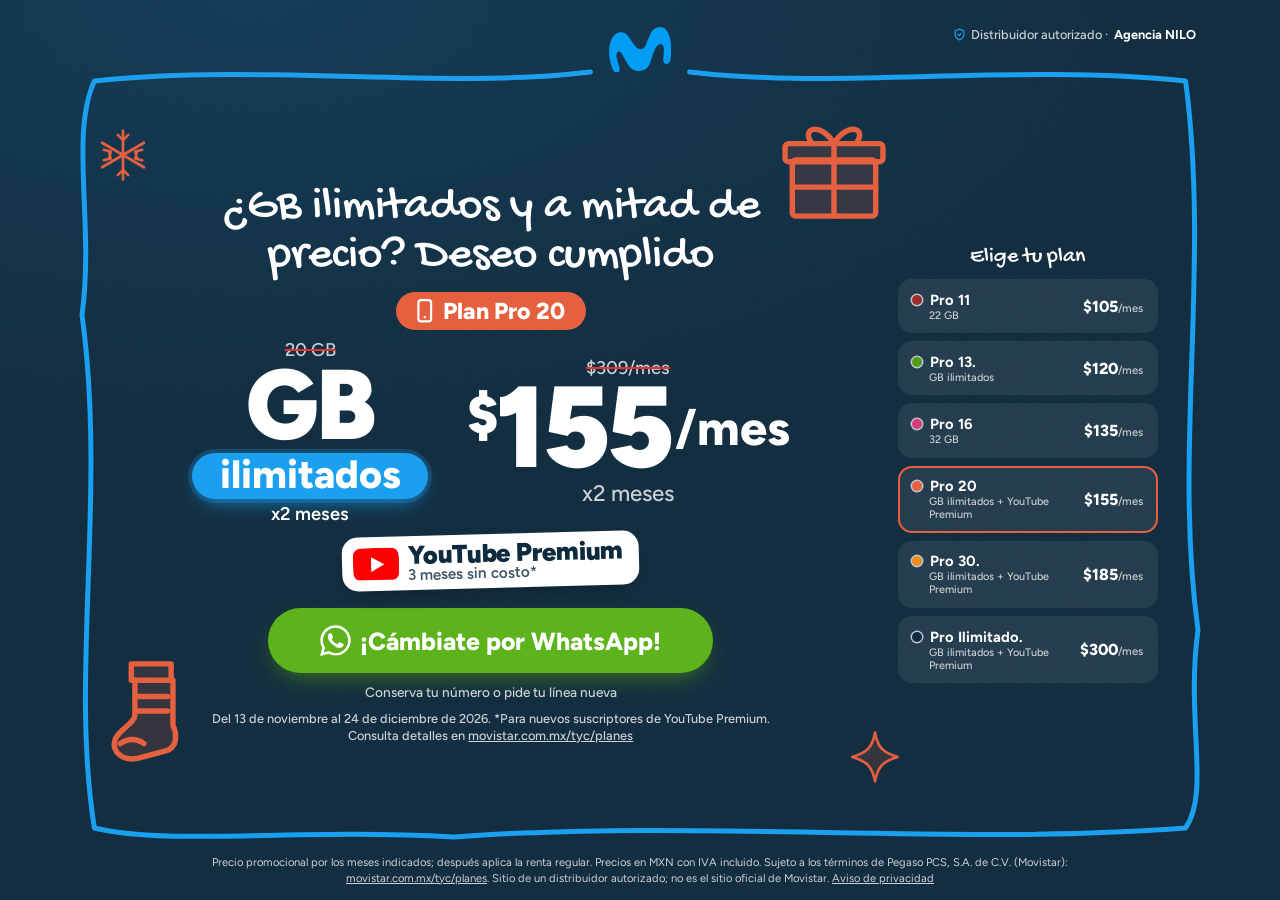
==== commit c85409f1: "Merge pull request #2 from SOMOSNILO/portabilidadmx/mobile-layout portabilidadmx: layout móvil con p" ====
--- a/portabilidadmx/index.html
+++ b/portabilidadmx/index.html
@@ -46,7 +46,7 @@
 <link rel="preconnect" href="https://fonts.gstatic.com" crossorigin>
 <link rel="dns-prefetch" href="https://api.whatsapp.com">
 <link href="https://fonts.googleapis.com/css2?family=Figtree:wght@400;500;700;800;900&family=Gochi+Hand&display=swap" rel="stylesheet">
-<link rel="stylesheet" href="assets/campaign.css?v=6">
+<link rel="stylesheet" href="assets/campaign.css?v=7">
 
 <!-- Google Ads / GA4: descomenta y pon tus IDs reales
 <script async src="https://www.googletagmanager.com/gtag/js?id=AW-XXXXXXXXXX"></script>
@@ -84,8 +84,6 @@
       <i style="--x:95%;--d:14s;--t:-2s;--s:5px"></i>
     </div>
 
-    <!-- Adornos del plan elegido (bota, regalo, campana, árbol…); los pinta app.js -->
-    <div class="adornos" id="adornos"></div>
   </div>
 
   <header class="top">
@@ -97,6 +95,8 @@
   </header>
 
   <main class="main">
+    <!-- Adornos del plan elegido (bota, regalo, campana, árbol…); los pinta app.js -->
+    <div class="adornos" id="adornos" aria-hidden="true"></div>
     <section class="offer" id="offer" aria-live="polite">
       <p class="offer__deseo" data-f="deseo">¿GB ilimitados y a mitad de precio? Deseo cumplido</p>
       <span class="offer__pill" data-f="pill">
@@ -156,6 +156,6 @@
 </div>
 
 <script src="assets/config.js?v=7"></script>
-<script src="assets/app.js?v=8"></script>
+<script src="assets/app.js?v=9"></script>
 </body>
 </html>
